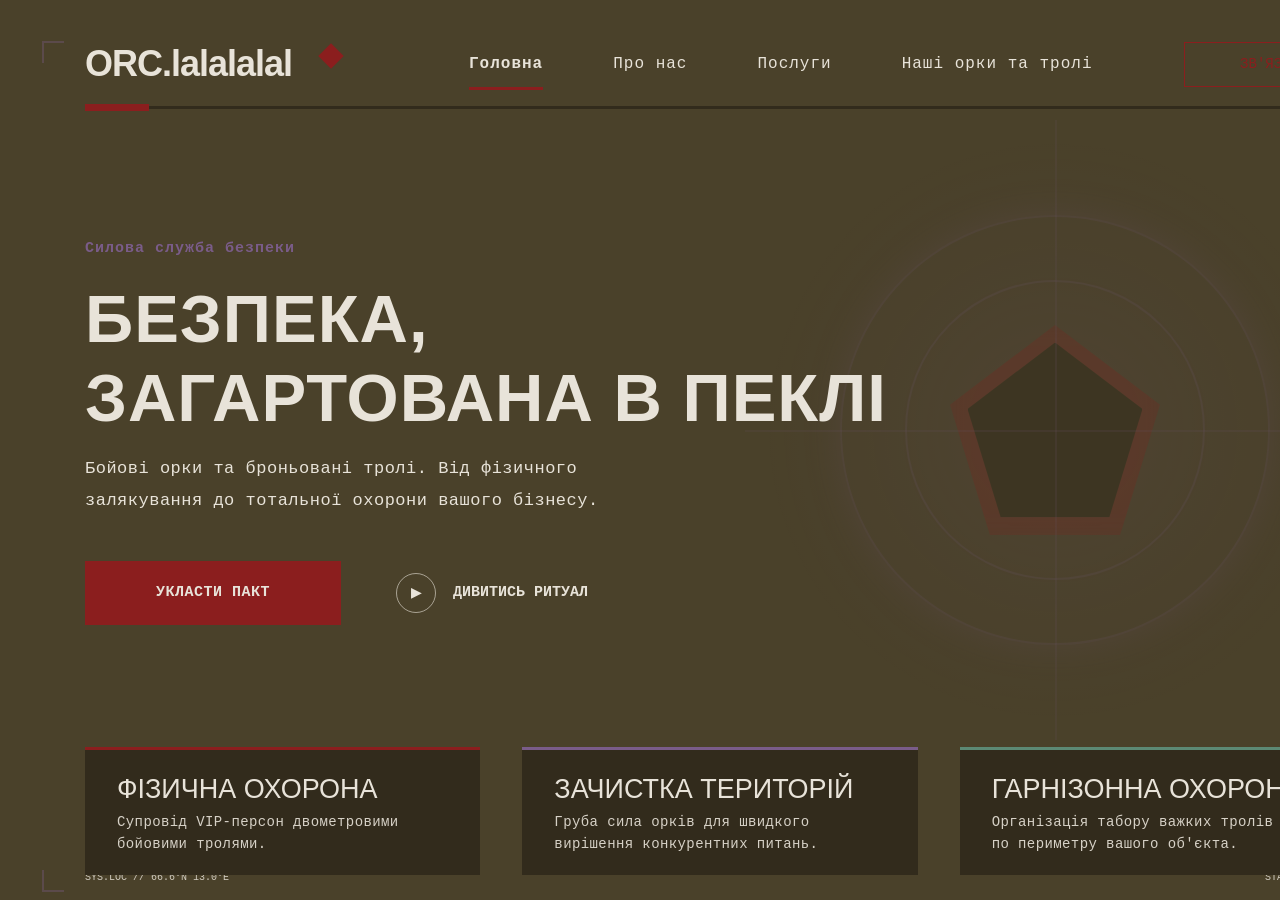
==== index.html @ 08162983 "initial commit" ====
<!doctype html>
<html lang="uk">
  <head>
    <meta charset="UTF-8" />
    <meta name="viewport" content="width=device-width, initial-scale=1.0" />

    <title>ORC.SEC</title>

    <link rel="stylesheet" href="style.css" />
  </head>

  <body>
    <div class="page">
      <!-- Header -->
      <header class="header">
        <div class="logo">
          ORC.lalalalal
          <span class="logo-mark"></span>
        </div>

        <nav class="navigation">
          <a href="#" class="active">Головна</a>
          <a href="#">Про нас</a>
          <a href="#">Послуги</a>
          <a href="#">Наші орки та тролі</a>
        </nav>

        <button class="language">ЗВ'ЯЗОК</button>
      </header>

      <!-- Decorative line -->
      <div class="header-line">
        <div class="header-line-accent"></div>
        <div class="header-line-end"></div>
      </div>

      <!-- Hero section -->
      <main class="hero">
        <div class="hero-content">
          <div class="hero-label">Силова служба безпеки</div>

          <h1>
            БЕЗПЕКА,<br />
            ЗАГАРТОВАНА В ПЕКЛІ
          </h1>

          <p class="hero-description">
            Бойові орки та броньовані тролі. Від фізичного
            <br />
            залякування до тотальної охорони вашого бізнесу.
          </p>

          <div class="hero-actions">
            <button class="contract-button">УКЛАСТИ ПАКТ</button>

            <button class="ritual-button">
              <span class="play-button">▶</span>
              ДИВИТИСЬ РИТУАЛ
            </button>
          </div>
        </div>

        <!-- Decorative background -->
        <div class="hero-graphic">
          <div class="graphic-circle circle-large"></div>
          <div class="graphic-circle circle-medium"></div>
          <div class="graphic-circle circle-small"></div>

          <div class="pentagon pentagon-outer"></div>
          <div class="pentagon pentagon-inner"></div>

          <div class="graphic-cross horizontal"></div>
          <div class="graphic-cross vertical"></div>
        </div>
      </main>

      <!-- Services -->
      <section class="services">
        <article class="service-card service-red">
          <h2>ФІЗИЧНА ОХОРОНА</h2>

          <p>
            Супровід VIP-персон двометровими
            <br />
            бойовими тролями.
          </p>
        </article>

        <article class="service-card service-purple">
          <h2>ЗАЧИСТКА ТЕРИТОРІЙ</h2>

          <p>
            Груба сила орків для швидкого
            <br />
            вирішення конкурентних питань.
          </p>
        </article>

        <article class="service-card service-green">
          <h2>ГАРНІЗОННА ОХОРОНА</h2>

          <p>
            Організація табору важких тролів
            <br />
            по периметру вашого об'єкта.
          </p>
        </article>
      </section>

      <!-- Footer information -->
      <div class="system-info">SYS.LOC // 66.6°N 13.0°E</div>

      <div class="system-status">STATUS: SECURED</div>

      <!-- Decorative corners -->
      <div class="corner corner-top-left"></div>
      <div class="corner corner-top-right"></div>
      <div class="corner corner-bottom-left"></div>
      <div class="corner corner-bottom-right"></div>
    </div>
  </body>
</html>
---- style.css ----
* {
    box-sizing: border-box;
    margin: 0;
    padding: 0;
}

body {
    min-height: 100vh;

    background-color: #111;

    font-family: "Courier New", monospace;

    color: #E8E3D9;
}


.page {
    position: relative;

    width: 1440px;
    height: 900px;

    margin: 0 auto;

    overflow: hidden;

    background-color: #4A412A;
}


/* =========================
   HEADER
   ========================= */

.header {
    position: absolute;

    top: 40px;
    left: 85px;
    right: 85px;

    height: 48px;

    display: flex;
    align-items: center;
}


/* Logo */

.logo {
    position: relative;

    font-family: Impact, "Arial Narrow", sans-serif;
    font-size: 36px;
    font-weight: bold;

    letter-spacing: -1px;

    color: #E8E3D9;
}

.logo-mark {
    position: absolute;

    top: 4px;
    right: -48px;

    width: 18px;
    height: 18px;

    background-color: #8B1E1E;

    transform: rotate(45deg);
}


/* Navigation */

.navigation {
    position: absolute;

    left: 384px;

    display: flex;
    align-items: center;

    gap: 70px;
}

.navigation a {
    position: relative;

    color: #E8E3D9;

    text-decoration: none;

    font-size: 16px;

    letter-spacing: 1px;
}

.navigation a.active {
    font-weight: bold;
}

.navigation a.active::after {
    content: "";

    position: absolute;

    left: 0;
    right: 0;

    bottom: -17px;

    height: 3px;

    background-color: #8B1E1E;
}


/* Language button */

.language {
    position: absolute;

    right: 0;

    width: 171px;
    height: 45px;

    background: transparent;

    border: 1px solid #8B1E1E;

    color: #8B1E1E;

    font-family: inherit;
    font-size: 14px;

    cursor: pointer;
}


/* =========================
   HEADER LINE
   ========================= */

.header-line {
    position: absolute;

    top: 106px;
    left: 85px;
    right: 85px;

    height: 3px;

    background-color: #322B1C;
}

.header-line-accent {
    position: absolute;

    left: 0;
    top: -2px;

    width: 64px;
    height: 7px;

    background-color: #8B1E1E;
}

.header-line-end {
    position: absolute;

    right: 0;
    top: -3px;

    width: 4px;
    height: 11px;

    background-color: #322B1C;
}


/* =========================
   HERO
   ========================= */

.hero {
    position: absolute;

    top: 0;
    left: 0;

    width: 100%;
    height: 720px;
}


/* Hero text */

.hero-content {
    position: absolute;

    left: 85px;
    top: 240px;

    z-index: 5;
}

.hero-label {
    margin-bottom: 22px;

    color: #7A5C89;

    font-size: 15px;
    font-weight: bold;

    letter-spacing: 1px;
}


.hero h1 {
    margin-bottom: 16px;

    color: #E8E3D9;

    font-family: Impact, "Arial Narrow", sans-serif;

    font-size: 67px;
    line-height: 1.18;

    letter-spacing: 1px;
}


.hero-description {
    color: #E8E3D9;

    font-size: 17px;
    line-height: 1.9;

    letter-spacing: 0.5px;
}


/* =========================
   HERO BUTTONS
   ========================= */

.hero-actions {
    display: flex;
    align-items: center;

    margin-top: 43px;

    gap: 55px;
}


/* Contract */

.contract-button {
    width: 256px;
    height: 64px;

    border: none;

    background-color: #8B1E1E;

    color: #E8E3D9;

    font-family: inherit;
    font-size: 15px;
    font-weight: bold;

    letter-spacing: 0.5px;

    cursor: pointer;
}

.contract-button:hover {
    background-color: #a42323;
}


/* Ritual */

.ritual-button {
    display: flex;
    align-items: center;

    gap: 17px;

    border: none;

    background: transparent;

    color: #E8E3D9;

    font-family: inherit;
    font-size: 15px;
    font-weight: bold;

    cursor: pointer;
}


.play-button {
    display: flex;
    align-items: center;
    justify-content: center;

    width: 40px;
    height: 40px;

    border: 1px solid rgba(232, 227, 217, 0.6);

    border-radius: 50%;

    font-size: 13px;
}


/* =========================
   BACKGROUND GRAPHIC
   ========================= */

.hero-graphic {
    position: absolute;

    right: 75px;
    top: 120px;

    width: 620px;
    height: 620px;

    opacity: 0.5;
}


/* Circles */

.graphic-circle {
    position: absolute;

    top: 50%;
    left: 50%;

    transform: translate(-50%, -50%);

    border-radius: 50%;
}

.circle-large {
    width: 600px;
    height: 600px;

    background: radial-gradient(
        circle,
        rgba(122, 92, 137, 0.18) 0%,
        rgba(122, 92, 137, 0.08) 35%,
        transparent 70%
    );
}

.circle-medium {
    width: 430px;
    height: 430px;

    border: 2px solid rgba(122, 92, 137, 0.25);

    box-shadow:
        0 0 35px rgba(122, 92, 137, 0.25);
}

.circle-small {
    width: 300px;
    height: 300px;

    border: 2px solid rgba(122, 92, 137, 0.25);
}


/* Pentagon */

.pentagon {
    position: absolute;

    top: 50%;
    left: 50%;

    transform: translate(-50%, -50%);

    width: 210px;
    height: 210px;

    clip-path: polygon(
        50% 0%,
        100% 38%,
        81% 100%,
        19% 100%,
        0% 38%
    );
}


.pentagon-outer {
    background-color: rgba(139, 30, 30, 0.3);

    filter: drop-shadow(
        0 0 12px rgba(139, 30, 30, 0.7)
    );
}


.pentagon-inner {
    width: 175px;
    height: 175px;

    background-color: #322B1C;

    filter: drop-shadow(
        0 0 8px rgba(122, 92, 137, 0.8)
    );
}


/* Cross */

.graphic-cross {
    position: absolute;

    background-color: rgba(122, 92, 137, 0.18);
}

.graphic-cross.horizontal {
    top: 50%;
    left: 0;

    width: 100%;
    height: 2px;
}

.graphic-cross.vertical {
    left: 50%;
    top: 0;

    width: 2px;
    height: 100%;
}


/* =========================
   SERVICES
   ========================= */

.services {
    position: absolute;

    left: 85px;
    right: 85px;
    bottom: 25px;

    display: grid;

    grid-template-columns: repeat(3, 1fr);

    gap: 42px;

    z-index: 5;
}


.service-card {
    position: relative;

    height: 128px;

    padding: 27px 32px;

    background-color: #322B1C;
}


.service-card::before {
    content: "";

    position: absolute;

    top: 0;
    left: 0;

    width: 100%;
    height: 3px;
}


.service-red::before {
    background-color: #8B1E1E;
}

.service-purple::before {
    background-color: #7A5C89;
}

.service-green::before {
    background-color: #5C8974;
}


.service-card h2 {
    margin-bottom: 7px;

    color: #E8E3D9;

    font-family: "Arial Narrow", Arial, sans-serif;

    font-size: 27px;
    font-weight: 500;
}


.service-card p {
    color: #E8E3D9;

    font-size: 14px;
    line-height: 1.55;

    letter-spacing: 0.4px;

    opacity: 0.9;
}


/* =========================
   SYSTEM INFO
   ========================= */

.system-info,
.system-status {
    position: absolute;

    bottom: 17px;

    color: #E8E3D9;

    font-size: 10px;

    opacity: 0.85;
}

.system-info {
    left: 85px;
}

.system-status {
    right: 85px;
}


/* =========================
   CORNERS
   ========================= */

.corner {
    position: absolute;

    width: 22px;
    height: 22px;

    border-color: rgba(122, 92, 137, 0.35);

    border-style: solid;
}


.corner-top-left {
    top: 41px;
    left: 42px;

    border-width: 2px 0 0 2px;
}

.corner-top-right {
    top: 41px;
    right: 42px;

    border-width: 2px 2px 0 0;
}

.corner-bottom-left {
    bottom: 8px;
    left: 42px;

    border-width: 0 0 2px 2px;
}

.corner-bottom-right {
    bottom: 8px;
    right: 42px;

    border-width: 0 2px 2px 0;
}


/* =========================
   RESPONSIVE
   ========================= */

@media (max-width: 1100px) {

    .page {
        width: 100%;
    }

    .header,
    .header-line,
    .services {
        left: 5%;
        right: 5%;
    }

    .navigation {
        left: 30%;
        gap: 30px;
    }

    .hero-content {
        left: 6%;
    }

    .hero h1 {
        font-size: 52px;
    }

    .hero-graphic {
        right: -100px;
        opacity: 0.25;
    }

    .services {
        gap: 15px;
    }
}
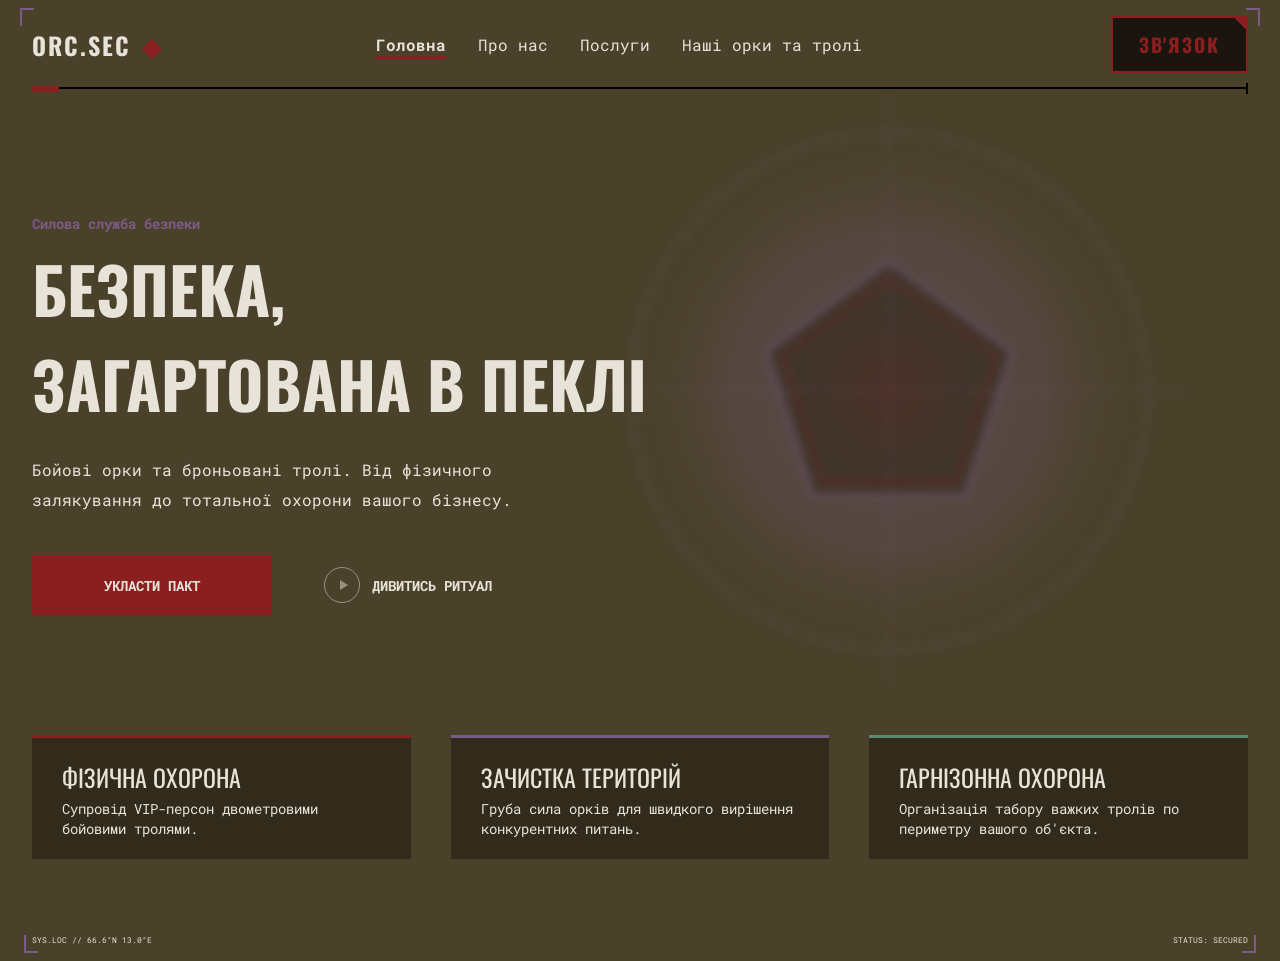
==== commit e94ac69e: "Added home page" ====
--- a/index.html
+++ b/index.html
@@ -1,122 +1,122 @@
-<!doctype html>
+<!DOCTYPE html>
 <html lang="uk">
-  <head>
-    <meta charset="UTF-8" />
-    <meta name="viewport" content="width=device-width, initial-scale=1.0" />
+<head>
+    <meta charset="UTF-8">
+    <meta name="viewport" content="width=device-width, initial-scale=1.0">
+    <title>ORC.SEC — Силова служба безпеки</title>
 
-    <title>ORC.SEC</title>
+    <link rel="preconnect" href="https://fonts.googleapis.com">
+    <link rel="preconnect" href="https://fonts.gstatic.com" crossorigin>
+    <link href="https://fonts.googleapis.com/css2?family=Oswald:wght@400;700&family=Roboto+Mono:wght@400;700&display=swap" rel="stylesheet">
 
-    <link rel="stylesheet" href="style.css" />
-  </head>
+    <link rel="stylesheet" href="css/reset.css">
+    <link rel="stylesheet" href="css/base.css">
+    <link rel="stylesheet" href="css/home/header.css">
+    <link rel="stylesheet" href="css/home/footer.css">
+    <link rel="stylesheet" href="css/home/home.css">
+</head>
+<body>
+    <header>
+        <p class="logo">ORC.SEC</p>
+        <nav>
+            <input type="checkbox" id="burger-toggle">
+            <label for="burger-toggle"><span></span></label>
+            <ul>
+                <li class="active"><a href="index.html">Головна</a></li>
+                <li><a href="about.html">Про нас</a></li>
+                <li><a href="services.html">Послуги</a></li>
+                <li><a href="ourTrollsAndOrks.html">Наші орки та тролі</a></li>
+                <li class="nav-bottom">
+                    <a href="#contact" class="contacts-button">ЗВ'ЯЗОК</a>
+                </li>
+            </ul>
+        </nav>
+        <span class="header-main-line"></span>
+        <span class="header-red-start"></span>
+        <span class="header-line-end"></span>
+    </header>
 
-  <body>
-    <div class="page">
-      <!-- Header -->
-      <header class="header">
-        <div class="logo">
-          ORC.lalalalal
-          <span class="logo-mark"></span>
-        </div>
+    <main>
+        <section class="hero">
+            <div class="hero__decor">
+                <svg viewBox="0 0 700 700" width="100%" height="100%" fill="none" xmlns="http://www.w3.org/2000/svg">
+                    <g opacity="0.25" filter="url(#filter0_f_1_61)">
+                        <path d="M350 570C471.503 570 570 471.503 570 350C570 228.497 471.503 130 350 130C228.497 130 130 228.497 130 350C130 471.503 228.497 570 350 570Z" fill="#7A5C89" />
+                    </g>
+                    <g filter="url(#filter1_f_1_61)">
+                        <path opacity="0.3" d="M350 650C515.685 650 650 515.685 650 350C650 184.315 515.685 50 350 50C184.315 50 50 184.315 50 350C50 515.685 184.315 650 350 650Z" stroke="#7A5C89" stroke-width="3" />
+                        <path opacity="0.4" d="M350 640C510.163 640 640 510.163 640 350C640 189.837 510.163 60 350 60C189.837 60 60 189.837 60 350C60 510.163 189.837 640 350 640Z" stroke="#7A5C89" stroke-width="2" stroke-dasharray="8 16" />
+                        <path opacity="0.3" d="M350 530C449.411 530 530 449.411 530 350C530 250.589 449.411 170 350 170C250.589 170 170 250.589 170 350C170 449.411 250.589 530 350 530Z" stroke="#7A5C89" stroke-width="2" />
+                        <path opacity="0.6" d="M350 200L492 304L438 471H262L208 304L350 200Z" fill="#322B1C" stroke="#7A5C89" stroke-width="4" />
+                        <path opacity="0.5" d="M350 220L473 310L426 455H274L227 310L350 220Z" stroke="#8B1E1E" stroke-width="3" />
+                        <path opacity="0.3" d="M10 350H690" stroke="#7A5C89" stroke-width="2" />
+                        <path opacity="0.3" d="M350 10V690" stroke="#7A5C89" stroke-width="2" />
+                    </g>
+                    <g opacity="0.9" filter="url(#filter2_f_1_61)">
+                        <path d="M350 375C363.807 375 375 363.807 375 350C375 336.193 363.807 325 350 325C336.193 325 325 336.193 325 350C325 363.807 336.193 375 350 375Z" fill="#8B1E1E" />
+                    </g>
+                    <defs>
+                        <filter id="filter0_f_1_61" x="40" y="40" width="620" height="620" filterUnits="userSpaceOnUse" color-interpolation-filters="sRGB">
+                            <feFlood flood-opacity="0" result="BackgroundImageFix" />
+                            <feBlend mode="normal" in="SourceGraphic" in2="BackgroundImageFix" result="shape" />
+                            <feGaussianBlur stdDeviation="45" result="effect1_foregroundBlur_1_61" />
+                        </filter>
+                        <filter id="filter1_f_1_61" x="0" y="0" width="700" height="700" filterUnits="userSpaceOnUse" color-interpolation-filters="sRGB">
+                            <feFlood flood-opacity="0" result="BackgroundImageFix" />
+                            <feBlend mode="normal" in="SourceGraphic" in2="BackgroundImageFix" result="shape" />
+                            <feGaussianBlur stdDeviation="5" result="effect1_foregroundBlur_1_61" />
+                        </filter>
+                        <filter id="filter2_f_1_61" x="235" y="235" width="230" height="230" filterUnits="userSpaceOnUse" color-interpolation-filters="sRGB">
+                            <feFlood flood-opacity="0" result="BackgroundImageFix" />
+                            <feBlend mode="normal" in="SourceGraphic" in2="BackgroundImageFix" result="shape" />
+                            <feGaussianBlur stdDeviation="45" result="effect1_foregroundBlur_1_61" />
+                        </filter>
+                    </defs>
+                </svg>
+            </div>
 
-        <nav class="navigation">
-          <a href="#" class="active">Головна</a>
-          <a href="#">Про нас</a>
-          <a href="#">Послуги</a>
-          <a href="#">Наші орки та тролі</a>
-        </nav>
+            <div class="content-wrapper">
+                <div class="hero__content">
+                    <span class="hero__subtitle">Силова служба безпеки</span>
+                    <h1 class="hero__title">БЕЗПЕКА,<br>ЗАГАРТОВАНА В ПЕКЛІ</h1>
+                    <p class="hero__text">
+                        Бойові орки та броньовані тролі. Від фізичного<br>
+                        залякування до тотальної охорони вашого бізнесу.
+                    </p>
+                    <div class="hero__actions">
+                        <a href="#pact" class="btn btn--primary">УКЛАСТИ ПАКТ</a>
+                        <a href="#ritual" class="hero__link link-with-icon">
+                            <span class="link-with-icon__icon"></span>
+                            ДИВИТИСЬ РИТУАЛ
+                        </a>
+                    </div>
+                </div>
+            </div>
+        </section>
 
-        <button class="language">ЗВ'ЯЗОК</button>
-      </header>
+        <section class="services">
+            <div class="content-wrapper">
+                <div class="services__grid">
+                    <article class="service-card">
+                        <h2 class="service-card__title">ФІЗИЧНА ОХОРОНА</h2>
+                        <p class="service-card__text">Супровід VIP-персон двометровими бойовими тролями.</p>
+                    </article>
+                    <article class="service-card">
+                        <h2 class="service-card__title">ЗАЧИСТКА ТЕРИТОРІЙ</h2>
+                        <p class="service-card__text">Груба сила орків для швидкого вирішення конкурентних питань.</p>
+                    </article>
+                    <article class="service-card">
+                        <h2 class="service-card__title">ГАРНІЗОННА ОХОРОНА</h2>
+                        <p class="service-card__text">Організація табору важких тролів по периметру вашого об'єкта.</p>
+                    </article>
+                </div>
+            </div>
+        </section>
+    </main>
 
-      <!-- Decorative line -->
-      <div class="header-line">
-        <div class="header-line-accent"></div>
-        <div class="header-line-end"></div>
-      </div>
-
-      <!-- Hero section -->
-      <main class="hero">
-        <div class="hero-content">
-          <div class="hero-label">Силова служба безпеки</div>
-
-          <h1>
-            БЕЗПЕКА,<br />
-            ЗАГАРТОВАНА В ПЕКЛІ
-          </h1>
-
-          <p class="hero-description">
-            Бойові орки та броньовані тролі. Від фізичного
-            <br />
-            залякування до тотальної охорони вашого бізнесу.
-          </p>
-
-          <div class="hero-actions">
-            <button class="contract-button">УКЛАСТИ ПАКТ</button>
-
-            <button class="ritual-button">
-              <span class="play-button">▶</span>
-              ДИВИТИСЬ РИТУАЛ
-            </button>
-          </div>
-        </div>
-
-        <!-- Decorative background -->
-        <div class="hero-graphic">
-          <div class="graphic-circle circle-large"></div>
-          <div class="graphic-circle circle-medium"></div>
-          <div class="graphic-circle circle-small"></div>
-
-          <div class="pentagon pentagon-outer"></div>
-          <div class="pentagon pentagon-inner"></div>
-
-          <div class="graphic-cross horizontal"></div>
-          <div class="graphic-cross vertical"></div>
-        </div>
-      </main>
-
-      <!-- Services -->
-      <section class="services">
-        <article class="service-card service-red">
-          <h2>ФІЗИЧНА ОХОРОНА</h2>
-
-          <p>
-            Супровід VIP-персон двометровими
-            <br />
-            бойовими тролями.
-          </p>
-        </article>
-
-        <article class="service-card service-purple">
-          <h2>ЗАЧИСТКА ТЕРИТОРІЙ</h2>
-
-          <p>
-            Груба сила орків для швидкого
-            <br />
-            вирішення конкурентних питань.
-          </p>
-        </article>
-
-        <article class="service-card service-green">
-          <h2>ГАРНІЗОННА ОХОРОНА</h2>
-
-          <p>
-            Організація табору важких тролів
-            <br />
-            по периметру вашого об'єкта.
-          </p>
-        </article>
-      </section>
-
-      <!-- Footer information -->
-      <div class="system-info">SYS.LOC // 66.6°N 13.0°E</div>
-
-      <div class="system-status">STATUS: SECURED</div>
-
-      <!-- Decorative corners -->
-      <div class="corner corner-top-left"></div>
-      <div class="corner corner-top-right"></div>
-      <div class="corner corner-bottom-left"></div>
-      <div class="corner corner-bottom-right"></div>
-    </div>
-  </body>
-</html>
+    <footer>
+        <p class="left-footer">SYS.LOC // 66.6°N 13.0°E</p>
+        <p class="right-footer">STATUS: SECURED</p>
+    </footer>
+</body>
+</html>
--- a/css/base.css
+++ b/css/base.css
@@ -0,0 +1,28 @@
+:root {
+  --color-bg: #4a412a;
+  --card-bg: #322b1c;
+  --red: #8b1e1e;
+  --purple: #7a5c89;
+  --white: #e8e3d9;
+  --green: #5c8974;
+  --font-headers: "Oswald", sans-serif;
+  --font-main: "Roboto Mono", monospace;
+}
+
+body {
+  font-family: var(--font-main);
+  background-color: var(--color-bg);
+  color: var(--white);
+}
+
+h1,
+h2,
+.h2 {
+  font-family: var(--font-headers);
+  color: var(--white);
+  font-weight: bold;
+}
+
+p {
+  font-family: var(--font-main);
+}
--- a/css/home/header.css
+++ b/css/home/header.css
@@ -0,0 +1,384 @@
+@import url(../base.css);
+@import url(../reset.css);
+
+/* Загальні налаштування заголовка та лого */
+header {
+  display: flex;
+  position: sticky;
+  top: 0;
+  z-index: 999;
+  justify-content: space-between;
+  align-items: center;
+  background-color: var(--color-bg);
+  padding: 16px 32px;
+}
+
+header p.logo {
+  font-family: var(--font-headers);
+  font-size: 24px;
+  font-weight: bold;
+  letter-spacing: 2px;
+}
+
+/* Куточки */
+
+/* Куточок зліва */
+header::before {
+  content: "";
+  position: absolute;
+  left: 20px;
+  top: 8px;
+  width: 14px;
+  height: 18px;
+  border-left: 2px solid var(--purple);
+  border-top: 2px solid var(--purple);
+  pointer-events: none;
+}
+
+/* Куточок справа */
+header::after {
+  content: "";
+  position: absolute;
+  right: 20px;
+  top: 8px;
+  width: 14px;
+  height: 18px;
+  border-right: 2px solid var(--purple);
+  border-top: 2px solid var(--purple);
+  pointer-events: none;
+}
+
+/* Полоски хедера */
+
+/* Основна лінія */
+.header-main-line {
+  display: block;
+  position: absolute;
+  left: 32px;
+  right: 32px;
+  bottom: 0;
+  height: 2px;
+  background-color: black;
+  z-index: 10;
+}
+
+/* Жирна червона лінія на початку */
+.header-red-start {
+  display: block;
+  position: absolute;
+  left: 32px;
+  bottom: -2.5px;
+  height: 6px;
+  width: 27px;
+  background-color: var(--red);
+  z-index: 12;
+}
+
+/* Вертикальна лінія в кінці */
+.header-line-end {
+  display: block;
+  position: absolute;
+  right: 32px;
+  bottom: -5px;
+  height: 11px;
+  width: 2px;
+  background-color: black;
+  z-index: 12;
+}
+
+/* Куточок біля лого */
+.logo::after {
+  content: "";
+  display: inline-block;
+  width: 14px;
+  height: 14px;
+  background-color: var(--red);
+  transform: rotate(45deg);
+  margin-left: 14px;
+}
+
+nav {
+  background-color: var(--color-bg);
+}
+
+nav label {
+  display: none;
+}
+
+nav ul {
+  display: flex;
+  padding: 24px 20px;
+  align-items: center;
+  gap: 20px;
+  position: fixed;
+  top: 0;
+  right: -100%;
+  left: auto;
+  width: 280px;
+  height: 100vh;
+  background-color: var(--color-bg);
+  z-index: 5;
+  flex-direction: column;
+  transition: right 0.4s ease;
+}
+
+/* Прибрав лівий куточок в навігаційному меню */
+/*nav ul::before {
+  content: "";
+  position: absolute;
+  left: 16px;
+  top: 8px;
+  width: 14px;
+  height: 18px;
+  border-left: 2px solid var(--purple);
+  border-top: 2px solid var(--purple);
+}*/
+
+/* Правий куточок в навігаційному меню */
+nav ul::after {
+  content: "";
+  position: absolute;
+  right: 16px;
+  top: 8px;
+  width: 14px;
+  height: 18px;
+  border-right: 2px solid var(--purple);
+  border-top: 2px solid var(--purple);
+}
+
+nav ul li {
+  position: relative;
+}
+
+nav ul li:first-child {
+  margin-top: auto;
+}
+
+.active {
+  font-weight: bold;
+}
+
+nav ul li.active::after {
+  content: "";
+  position: absolute;
+  left: 0;
+  bottom: -4px;
+  width: 100%;
+  height: 3px;
+  background-color: var(--red);
+}
+
+#burger-toggle {
+  display: none;
+}
+
+/* Налаштування кнопки зв'язок */
+.frame {
+  position: relative;
+  display: inline-block;
+  padding: 10px 14px;
+}
+
+.frame::before {
+  content: "";
+  position: absolute;
+  left: 0;
+  bottom: 0;
+  width: 14px;
+  height: 18px;
+  border-left: 2px solid var(--purple);
+  border-bottom: 2px solid var(--purple);
+}
+
+.frame::after {
+  content: "";
+  position: absolute;
+  right: 0;
+  bottom: 0;
+  width: 14px;
+  height: 18px;
+  border-right: 2px solid var(--purple);
+  border-bottom: 2px solid var(--purple);
+}
+
+.contacts-button {
+  position: relative;
+  font-family: var(--font-headers), sans-serif;
+  font-size: 1.2rem;
+  font-weight: 700;
+  letter-spacing: 2px;
+  text-transform: uppercase;
+  color: var(--red);
+  padding: 14px 28px;
+  display: inline-block;
+  background: linear-gradient(
+    225deg,
+    var(--red) 0,
+    var(--red) 11.3px,
+    #1a160f 11.3px
+  );
+  box-shadow: inset 0 0 0 2px var(--red);
+  transition: all 0.2s ease;
+}
+
+.contacts-button:hover {
+  background: var(--red);
+  color: var(--white);
+}
+
+/* Налаштування мобілки */
+@media (max-width: 784px) {
+  nav {
+    display: flex;
+    justify-content: flex-end;
+    align-items: center;
+    padding: 0;
+    position: static;
+    background: transparent;
+  }
+
+  nav label {
+    display: block;
+    position: relative;
+    height: 25px;
+    width: 30px;
+    z-index: 10;
+  }
+
+  nav label::after,
+  nav label::before,
+  nav label span {
+    position: absolute;
+    width: 100%;
+    height: 3px;
+    background-color: var(--white);
+    transition: 0.3s;
+  }
+
+  nav label::before {
+    content: "";
+    top: 0;
+  }
+  nav label::after {
+    content: "";
+    bottom: 0;
+  }
+  nav label span {
+    top: 10px;
+  }
+
+  #burger-toggle:checked ~ label::after {
+    transform: rotate(45deg);
+    bottom: 10px;
+  }
+
+  #burger-toggle:checked ~ label::before {
+    transform: rotate(45deg);
+    top: 12px;
+  }
+
+  #burger-toggle:checked ~ label span {
+    transform: rotate(-45deg);
+    top: 12px;
+  }
+
+  nav ul {
+    overflow: hidden;
+  }
+
+  .nav-bottom {
+    position: relative;
+    margin-top: auto;
+    width: 100%;
+    display: flex;
+    justify-content: center;
+  }
+
+  /* Прибрав лівий нижній куточок в навігаційному меню */
+  /*  .nav-bottom::before {
+    content: "";
+    position: absolute;
+    left: 12px;
+    bottom: -8px;
+    width: 14px;
+    height: 18px;
+    border-left: 2px solid var(--purple);
+    border-bottom: 2px solid var(--purple);
+  }*/
+
+  /* Правий нижній куточок в навігаційному меню */
+  .nav-bottom::after {
+    content: "";
+    position: absolute;
+    right: 12px;
+    bottom: -16px;
+    width: 14px;
+    height: 18px;
+    border-right: 2px solid var(--purple);
+    border-bottom: 2px solid var(--purple);
+  }
+
+  #burger-toggle:checked ~ ul {
+    right: 0;
+  }
+}
+
+/* Десктопний вигляд меню для екранів більше 784px */
+@media (min-width: 785px) {
+  header {
+    display: flex;
+    align-items: center;
+    justify-content: space-between;
+  }
+
+  nav {
+    flex: 1;
+    display: flex;
+    background: transparent;
+  }
+
+  nav ul {
+    position: static;
+    width: 100%;
+    height: auto;
+    right: auto;
+    flex-direction: row;
+    padding: 0;
+    gap: 32px;
+    background-color: transparent;
+    overflow: visible;
+  }
+
+  nav ul::after {
+    display: none;
+  }
+
+  nav ul li:first-child {
+    margin-top: 0;
+    margin-left: auto;
+  }
+
+  .nav-bottom {
+    margin-top: 0;
+    margin-left: auto;
+    width: auto;
+  }
+
+  .nav-bottom::after {
+    display: none;
+  }
+}
+
+@media (min-width: 1440px) {
+  header {
+    margin: 0 80px;
+  }
+
+  header::before {
+    margin: 0 -40px;
+  }
+
+  header::after {
+    margin: 0 -40px;
+  }
+}
--- a/css/home/footer.css
+++ b/css/home/footer.css
@@ -0,0 +1,62 @@
+@import url(../base.css);
+@import url(../reset.css);
+
+footer {
+  display: flex;
+  justify-content: space-between;
+  align-items: center;
+  padding: 16px 32px 16px 32px;
+  position: relative;
+}
+
+/* Текст зліва */
+.left-footer {
+  font-family: var(--font-main);
+  font-size: 8px;
+  align-items: left;
+}
+
+/* Текст справа */
+.right-footer {
+  font-family: var(--font-main);
+  font-size: 8px;
+  align-items: right;
+}
+
+/* Лівий куточок */
+footer::before {
+  content: "";
+  position: absolute;
+  left: 24px;
+  bottom: 8px;
+  width: 14px;
+  height: 18px;
+  border-left: 2px solid var(--purple);
+  border-bottom: 2px solid var(--purple);
+}
+
+/* Правий куточок */
+footer::after {
+  content: "";
+  position: absolute;
+  right: 24px;
+  bottom: 8px;
+  width: 14px;
+  height: 18px;
+  border-right: 2px solid var(--purple);
+  border-bottom: 2px solid var(--purple);
+}
+
+@media (min-width: 1440px) {
+  footer {
+    margin: 0 80px;
+  }
+
+  footer::before {
+    margin: 0 -40px;
+  }
+
+  footer::after {
+    margin: 0 -40px;
+  }
+}
--- a/css/home/home.css
+++ b/css/home/home.css
@@ -0,0 +1,239 @@
+a {
+    text-decoration: none;
+    color: inherit;
+}
+
+html {
+    background-color: var(--color-bg);
+    overflow-x: hidden;
+}
+
+body {
+    width: 100%;
+    margin: 0;
+    padding: 0;
+    min-height: 100vh;
+    display: flex;
+    flex-direction: column;
+    background-color: var(--color-bg);
+    color: var(--white);
+}
+
+@media (max-width: 1440px) {
+    body {
+        width: 100%;
+        zoom: 1;
+        min-height: 100vh;
+    }
+}
+
+main {
+    position: relative;
+}
+
+.content-wrapper {
+    position: relative;
+    z-index: 2;
+    padding: 0 32px;
+}
+
+@media (min-width: 1440px) {
+    .content-wrapper {
+        padding: 0 80px;
+    }
+}
+
+.hero {
+    position: relative;
+    padding: 126px 0 120px;
+    overflow: hidden;
+}
+
+.hero__content {
+    position: relative;
+    z-index: 10;
+    max-width: 700px;
+}
+
+.hero__subtitle {
+    display: block;
+    font-family: var(--font-main);
+    font-weight: 700;
+    font-size: 14px;
+    line-height: 18px;
+    color: var(--purple);
+    margin-bottom: 8px;
+}
+
+.hero__title {
+    font-family: var(--font-headers);
+    font-weight: 700;
+    font-size: 64px;
+    line-height: 95px;
+    color: var(--white);
+    margin: 0 0 24px;
+    white-space: nowrap;
+}
+
+.hero__text {
+    font-family: var(--font-main);
+    font-weight: 400;
+    font-size: 16px;
+    line-height: 30px;
+    color: var(--white);
+    margin: 0 0 40px;
+}
+
+.hero__actions {
+    display: flex;
+    align-items: center;
+    gap: 52px;
+}
+
+.btn {
+    display: inline-flex;
+    align-items: center;
+    justify-content: center;
+    width: 240px;
+    height: 60px;
+    font-family: var(--font-main);
+    font-weight: 700;
+    font-size: 14px;
+    text-transform: uppercase;
+    transition: opacity 0.3s ease;
+    cursor: pointer;
+}
+
+.btn--primary {
+    background-color: var(--red);
+    color: var(--white);
+}
+
+    .btn--primary:hover {
+        opacity: 0.9;
+    }
+
+.link-with-icon {
+    display: inline-flex;
+    align-items: center;
+    gap: 12px;
+    font-family: var(--font-main);
+    font-weight: 700;
+    font-size: 14px;
+    color: var(--white);
+    text-transform: uppercase;
+    transition: opacity 0.3s ease;
+}
+
+    .link-with-icon:hover {
+        opacity: 0.8;
+    }
+
+.link-with-icon__icon {
+    width: 36px;
+    height: 36px;
+    border: 1px solid var(--white);
+    border-radius: 50%;
+    display: flex;
+    align-items: center;
+    justify-content: center;
+    opacity: 0.5;
+}
+
+    .link-with-icon__icon::after {
+        content: '';
+        display: block;
+        width: 0;
+        height: 0;
+        border-top: 5px solid transparent;
+        border-bottom: 5px solid transparent;
+        border-left: 8px solid var(--white);
+        margin-left: 3px;
+    }
+
+.hero__decor {
+    position: absolute;
+    top: 0;
+    right: 6.94%;
+    width: min(700px, 47.22%);
+    aspect-ratio: 1 / 1;
+    z-index: 1;
+    pointer-events: none;
+}
+
+    .hero__decor svg {
+        display: block;
+        width: 100%;
+        height: 100%;
+        overflow: visible;
+    }
+
+.services {
+    padding-bottom: 60px;
+    position: relative;
+    z-index: 2;
+}
+
+.services__grid {
+    display: grid;
+    grid-template-columns: repeat(3, 1fr);
+    gap: 40px;
+}
+
+.service-card {
+    background-color: var(--card-bg);
+    border-top: 3px solid var(--red);
+    padding: 21px 30px 20px;
+    display: flex;
+    flex-direction: column;
+    gap: 4px;
+}
+
+    .service-card:nth-child(2) {
+        border-top-color: var(--purple);
+    }
+
+    .service-card:nth-child(3) {
+        border-top-color: var(--green);
+    }
+
+.service-card__title {
+    font-family: var(--font-headers);
+    font-weight: 400;
+    font-size: 24px;
+    line-height: 36px;
+    color: var(--white);
+    margin: 0;
+}
+
+.service-card__text {
+    font-family: var(--font-main);
+    font-weight: 400;
+    font-size: 14px;
+    line-height: 20px;
+    color: var(--white);
+    margin: 0;
+}
+
+@media (max-width: 1200px) {
+    .hero__title {
+        font-size: 48px;
+        line-height: 60px;
+        white-space: normal;
+    }
+
+    .hero__decor {
+        opacity: 0.4;
+    }
+}
+
+@media (max-width: 900px) {
+    .services__grid {
+        grid-template-columns: 1fr;
+    }
+
+    .hero__title {
+        font-size: 40px;
+        line-height: 50px;
+    }
+}
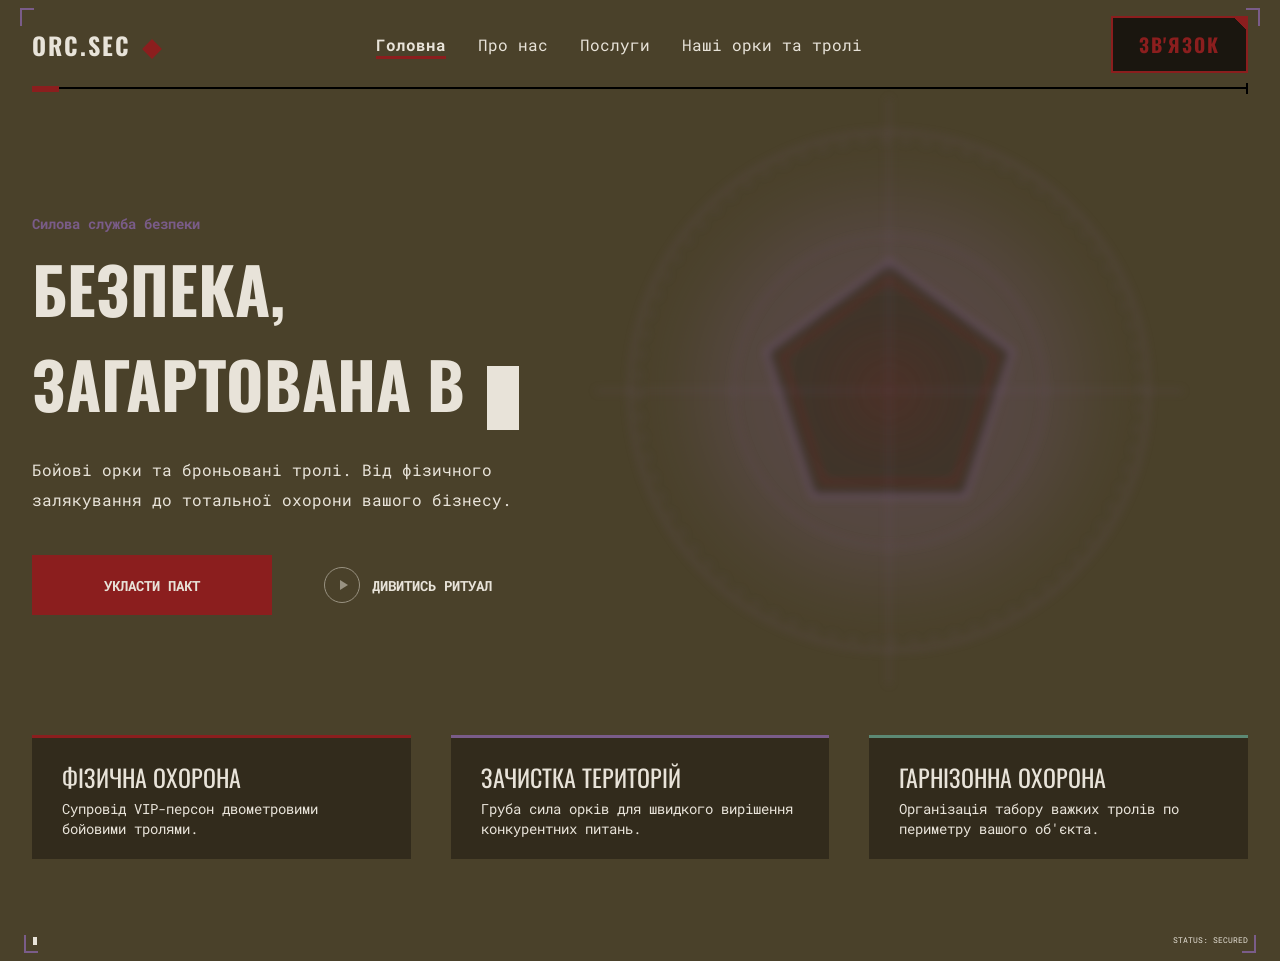
==== commit 2d48d7c2: "feat: add typewriter effect for every title" ====
--- a/index.html
+++ b/index.html
@@ -11,9 +11,11 @@
 
     <link rel="stylesheet" href="css/reset.css">
     <link rel="stylesheet" href="css/base.css">
-    <link rel="stylesheet" href="css/home/header.css">
-    <link rel="stylesheet" href="css/home/footer.css">
+    <link rel="stylesheet" href="css/shared/header.css">
+    <link rel="stylesheet" href="css/shared/footer.css">
     <link rel="stylesheet" href="css/home/home.css">
+    <link rel="stylesheet" href="css/shared/interactions.css">
+    <link rel="stylesheet" href="css/shared/typewriter.css">
 </head>
 <body>
     <header>
@@ -23,7 +25,7 @@
             <label for="burger-toggle"><span></span></label>
             <ul>
                 <li class="active"><a href="index.html">Головна</a></li>
-                <li><a href="about.html">Про нас</a></li>
+                <li><a href="about_us.html">Про нас</a></li>
                 <li><a href="services.html">Послуги</a></li>
                 <li><a href="ourTrollsAndOrks.html">Наші орки та тролі</a></li>
                 <li class="nav-bottom">
@@ -78,13 +80,13 @@
             <div class="content-wrapper">
                 <div class="hero__content">
                     <span class="hero__subtitle">Силова служба безпеки</span>
-                    <h1 class="hero__title">БЕЗПЕКА,<br>ЗАГАРТОВАНА В ПЕКЛІ</h1>
+                    <h1 class="hero__title" data-typewriter data-typewriter-speed="60">БЕЗПЕКА,<br>ЗАГАРТОВАНА В ПЕКЛІ</h1>
                     <p class="hero__text">
                         Бойові орки та броньовані тролі. Від фізичного<br>
                         залякування до тотальної охорони вашого бізнесу.
                     </p>
                     <div class="hero__actions">
-                        <a href="#pact" class="btn btn--primary">УКЛАСТИ ПАКТ</a>
+                        <button type="button" class="btn btn--primary" data-open-pact>УКЛАСТИ ПАКТ</button>
                         <a href="#ritual" class="hero__link link-with-icon">
                             <span class="link-with-icon__icon"></span>
                             ДИВИТИСЬ РИТУАЛ
@@ -94,7 +96,7 @@
             </div>
         </section>
 
-        <section class="services">
+        <section class="services" id="ritual">
             <div class="content-wrapper">
                 <div class="services__grid">
                     <article class="service-card">
@@ -114,8 +116,80 @@
         </section>
     </main>
 
+    <dialog class="pact-modal" aria-labelledby="pact-modal-title" data-pact-modal>
+        <div class="pact-modal__header">
+            <h2 class="pact-modal__title" id="pact-modal-title">УКЛАСТИ ПАКТ</h2>
+            <button type="button" class="pact-modal__close" aria-label="Закрити вікно" data-close-pact>&times;</button>
+        </div>
+        <form class="pact-form" data-pact-form>
+            <label class="pact-form__field">
+                <span>Ваше ім’я</span>
+                <input type="text" name="name" autocomplete="name" required autofocus>
+            </label>
+            <label class="pact-form__field">
+                <span>Яку послугу обираєте?</span>
+                <select name="service" required>
+                    <option value="" disabled selected>Оберіть послугу</option>
+                    <option>ФІЗИЧНА ОХОРОНА</option>
+                    <option>СИЛОВІ ПЕРЕГОВОРИ</option>
+                    <option>СТЯГНЕННЯ АКТИВІВ</option>
+                    <option>КРАШ-ТЕСТ ОХОРОНИ</option>
+                    <option>ЗАЧИСТКА ТЕРИТОРІЙ</option>
+                    <option>АНТИРЕЙДЕРСЬКИЙ ПРОТОКОЛ</option>
+                    <option>ОХОРОНА ПЕРИМЕТРУ</option>
+                    <option>ПСИХОЛОГІЧНИЙ ТИСК</option>
+                    <option>ГАРНІЗОННА ОХОРОНА</option>
+                    <option>СУПРОВІД ВАНТАЖІВ</option>
+                    <option>ГЛУХЕ БЛОКУВАННЯ</option>
+                    <option>ОХОРОНА ЗАХОДІВ</option>
+                </select>
+            </label>
+            <label class="pact-form__field">
+                <span>Кількість орків</span>
+                <input type="number" name="orcs" min="0" step="1" required>
+            </label>
+            <label class="pact-form__field">
+                <span>Кількість тролів</span>
+                <input type="number" name="trolls" min="0" step="1" required>
+            </label>
+            <button type="submit" class="pact-form__submit">ПІДПИСАТИ ПАКТ</button>
+        </form>
+        <p class="pact-modal__success" role="status" aria-live="polite" hidden>
+            Пакт укладено! Наші орки вже готові стати на варту.
+        </p>
+    </dialog>
+
+    <dialog class="contact-modal" aria-labelledby="contact-modal-title" data-contact-modal>
+        <div class="contact-modal__header">
+            <h2 class="contact-modal__title" id="contact-modal-title">ЗВОРОТНИЙ ЗВ’ЯЗОК</h2>
+            <button type="button" class="contact-modal__close" aria-label="Закрити вікно" data-close-contact>&times;</button>
+        </div>
+        <form class="contact-form" data-contact-form>
+            <label class="contact-form__field">
+                <span>Ваше ім’я</span>
+                <input type="text" name="name" autocomplete="name" required>
+            </label>
+            <label class="contact-form__field">
+                <span>Електронна пошта</span>
+                <input type="email" name="email" autocomplete="email" required>
+            </label>
+            <label class="contact-form__field">
+                <span>Повідомлення</span>
+                <textarea name="message" rows="4" required></textarea>
+            </label>
+            <button type="submit" class="contact-form__submit">НАДІСЛАТИ</button>
+        </form>
+        <p class="contact-modal__success" data-contact-success role="status" aria-live="polite" hidden>
+            Дякуємо! Ваше повідомлення прийнято.
+        </p>
+    </dialog>
+
+    <script src="js/shared/site-interactions.js" defer></script>
+    <script src="js/shared/typewriter.js" defer></script>
+    <script src="js/home/pact-modal.js" defer></script>
+
     <footer>
-        <p class="left-footer">SYS.LOC // 66.6°N 13.0°E</p>
+        <p class="left-footer" data-typewriter data-typewriter-speed="40" data-typewriter-delay="1900">SYS.LOC // 66.6°N 13.0°E</p>
         <p class="right-footer">STATUS: SECURED</p>
     </footer>
 </body>
--- a/css/base.css
+++ b/css/base.css
@@ -5,6 +5,7 @@
   --purple: #7a5c89;
   --white: #e8e3d9;
   --green: #5c8974;
+  
   --font-headers: "Oswald", sans-serif;
   --font-main: "Roboto Mono", monospace;
 }
@@ -13,6 +14,13 @@
   font-family: var(--font-main);
   background-color: var(--color-bg);
   color: var(--white);
+  min-height: 100vh;
+  display: flex;
+  flex-direction: column;
+}
+
+body main {
+  flex: 1;
 }
 
 h1,
--- a/css/shared/header.css
+++ b/css/shared/header.css
@@ -0,0 +1,353 @@
+/* Загальні налаштування заголовка та лого */
+header {
+  display: flex;
+  position: sticky;
+  top: 0;
+  z-index: 999;
+  justify-content: space-between;
+  align-items: center;
+  background-color: var(--color-bg);
+  padding: 16px 32px;
+}
+
+header p.logo {
+  font-family: var(--font-headers);
+  font-size: 24px;
+  font-weight: bold;
+  letter-spacing: 2px;
+}
+
+/* Куточки */
+
+/* Куточок зліва */
+header::before {
+  content: "";
+  position: absolute;
+  left: 20px;
+  top: 8px;
+  width: 14px;
+  height: 18px;
+  border-left: 2px solid var(--purple);
+  border-top: 2px solid var(--purple);
+  pointer-events: none;
+}
+
+/* Куточок справа */
+header::after {
+  content: "";
+  position: absolute;
+  right: 20px;
+  top: 8px;
+  width: 14px;
+  height: 18px;
+  border-right: 2px solid var(--purple);
+  border-top: 2px solid var(--purple);
+  pointer-events: none;
+}
+
+/* Полоски хедера */
+
+/* Основна лінія */
+.header-main-line {
+  display: block;
+  position: absolute;
+  left: 32px;
+  right: 32px;
+  bottom: 0;
+  height: 2px;
+  background-color: black;
+  z-index: 10;
+}
+
+/* Жирна червона лінія на початку */
+.header-red-start {
+  display: block;
+  position: absolute;
+  left: 32px;
+  bottom: -2.5px;
+  height: 6px;
+  width: 27px;
+  background-color: var(--red);
+  z-index: 12;
+}
+
+/* Вертикальна лінія в кінці */
+.header-line-end {
+  display: block;
+  position: absolute;
+  right: 32px;
+  bottom: -5px;
+  height: 11px;
+  width: 2px;
+  background-color: black;
+  z-index: 12;
+}
+
+/* Куточок біля лого */
+.logo::after {
+  content: "";
+  display: inline-block;
+  width: 14px;
+  height: 14px;
+  background-color: var(--red);
+  transform: rotate(45deg);
+  margin-left: 14px;
+}
+
+nav {
+  background-color: var(--color-bg);
+}
+
+nav label {
+  display: none;
+}
+
+nav ul {
+  display: flex;
+  padding: 24px 20px;
+  align-items: center;
+  gap: 20px;
+  position: fixed;
+  top: 0;
+  right: -100%;
+  left: auto;
+  width: 280px;
+  height: 100vh;
+  background-color: var(--color-bg);
+  z-index: 5;
+  flex-direction: column;
+  transition: right 0.4s ease;
+}
+
+/* Прибрав лівий куточок в навігаційному меню */
+/*nav ul::before {
+  content: "";
+  position: absolute;
+  left: 16px;
+  top: 8px;
+  width: 14px;
+  height: 18px;
+  border-left: 2px solid var(--purple);
+  border-top: 2px solid var(--purple);
+}*/
+
+/* Правий куточок в навігаційному меню */
+nav ul::after {
+  content: "";
+  position: absolute;
+  right: 16px;
+  top: 8px;
+  width: 14px;
+  height: 18px;
+  border-right: 2px solid var(--purple);
+  border-top: 2px solid var(--purple);
+}
+
+nav ul li {
+  position: relative;
+}
+
+nav ul li:first-child {
+  margin-top: auto;
+}
+
+.active {
+  font-weight: bold;
+}
+
+nav ul li.active::after {
+  content: "";
+  position: absolute;
+  left: 0;
+  bottom: -4px;
+  width: 100%;
+  height: 3px;
+  background-color: var(--red);
+}
+
+#burger-toggle {
+  display: none;
+}
+
+/* Налаштування кнопки зв'язок */
+.contacts-button {
+  position: relative;
+  font-family: var(--font-headers), sans-serif;
+  font-size: 1.2rem;
+  font-weight: 700;
+  letter-spacing: 2px;
+  text-transform: uppercase;
+  color: var(--red);
+  padding: 14px 28px;
+  display: inline-block;
+  background: linear-gradient(
+    225deg,
+    var(--red) 0,
+    var(--red) 11.3px,
+    #1a160f 11.3px
+  );
+  box-shadow: inset 0 0 0 2px var(--red);
+  transition: all 0.2s ease;
+}
+
+.contacts-button:hover {
+  background: var(--red);
+  color: var(--white);
+}
+
+/* Налаштування мобілки */
+@media (max-width: 784px) {
+  nav {
+    display: flex;
+    justify-content: flex-end;
+    align-items: center;
+    padding: 0;
+    position: static;
+    background: transparent;
+  }
+
+  nav label {
+    display: block;
+    position: relative;
+    height: 25px;
+    width: 30px;
+    z-index: 10;
+  }
+
+  nav label::after,
+  nav label::before,
+  nav label span {
+    position: absolute;
+    width: 100%;
+    height: 3px;
+    background-color: var(--white);
+    transition: 0.3s;
+  }
+
+  nav label::before {
+    content: "";
+    top: 0;
+  }
+  nav label::after {
+    content: "";
+    bottom: 0;
+  }
+  nav label span {
+    top: 10px;
+  }
+
+  #burger-toggle:checked ~ label::after {
+    transform: rotate(45deg);
+    bottom: 10px;
+  }
+
+  #burger-toggle:checked ~ label::before {
+    transform: rotate(45deg);
+    top: 12px;
+  }
+
+  #burger-toggle:checked ~ label span {
+    transform: rotate(-45deg);
+    top: 12px;
+  }
+
+  nav ul {
+    overflow: hidden;
+  }
+
+  .nav-bottom {
+    position: relative;
+    margin-top: auto;
+    width: 100%;
+    display: flex;
+    justify-content: center;
+  }
+
+  /* Прибрав лівий нижній куточок в навігаційному меню */
+  /*  .nav-bottom::before {
+    content: "";
+    position: absolute;
+    left: 12px;
+    bottom: -8px;
+    width: 14px;
+    height: 18px;
+    border-left: 2px solid var(--purple);
+    border-bottom: 2px solid var(--purple);
+  }*/
+
+  /* Правий нижній куточок в навігаційному меню */
+  .nav-bottom::after {
+    content: "";
+    position: absolute;
+    right: 12px;
+    bottom: -16px;
+    width: 14px;
+    height: 18px;
+    border-right: 2px solid var(--purple);
+    border-bottom: 2px solid var(--purple);
+  }
+
+  #burger-toggle:checked ~ ul {
+    right: 0;
+  }
+}
+
+/* Десктопний вигляд меню для екранів більше 784px */
+@media (min-width: 785px) {
+  header {
+    display: flex;
+    align-items: center;
+    justify-content: space-between;
+  }
+
+  nav {
+    flex: 1;
+    display: flex;
+    background: transparent;
+  }
+
+  nav ul {
+    position: static;
+    width: 100%;
+    height: auto;
+    right: auto;
+    flex-direction: row;
+    padding: 0;
+    gap: 32px;
+    background-color: transparent;
+    overflow: visible;
+  }
+
+  nav ul::after {
+    display: none;
+  }
+
+  nav ul li:first-child {
+    margin-top: 0;
+    margin-left: auto;
+  }
+
+  .nav-bottom {
+    margin-top: 0;
+    margin-left: auto;
+    width: auto;
+  }
+
+  .nav-bottom::after {
+    display: none;
+  }
+}
+
+@media (min-width: 1440px) {
+  header {
+    margin: 0 40px;
+  }
+
+  header::before {
+    margin: 0 -40px;
+  }
+
+  header::after {
+    margin: 0 -40px;
+  }
+}
--- a/css/shared/footer.css
+++ b/css/shared/footer.css
@@ -0,0 +1,59 @@
+footer {
+  display: flex;
+  justify-content: space-between;
+  align-items: center;
+  padding: 16px 32px 16px 32px;
+  position: relative;
+}
+
+/* Текст зліва */
+.left-footer {
+  font-family: var(--font-main);
+  font-size: 8px;
+  align-items: left;
+}
+
+/* Текст справа */
+.right-footer {
+  font-family: var(--font-main);
+  font-size: 8px;
+  align-items: right;
+}
+
+/* Лівий куточок */
+footer::before {
+  content: "";
+  position: absolute;
+  left: 24px;
+  bottom: 8px;
+  width: 14px;
+  height: 18px;
+  border-left: 2px solid var(--purple);
+  border-bottom: 2px solid var(--purple);
+}
+
+/* Правий куточок */
+footer::after {
+  content: "";
+  position: absolute;
+  right: 24px;
+  bottom: 8px;
+  width: 14px;
+  height: 18px;
+  border-right: 2px solid var(--purple);
+  border-bottom: 2px solid var(--purple);
+}
+
+@media (min-width: 1440px) {
+  footer {
+    margin: 0 40px;
+  }
+
+  footer::before {
+    margin: 0 -40px;
+  }
+
+  footer::after {
+    margin: 0 -40px;
+  }
+}
--- a/css/home/home.css
+++ b/css/home/home.css
@@ -1,24 +1,3 @@
-a {
-    text-decoration: none;
-    color: inherit;
-}
-
-html {
-    background-color: var(--color-bg);
-    overflow-x: hidden;
-}
-
-body {
-    width: 100%;
-    margin: 0;
-    padding: 0;
-    min-height: 100vh;
-    display: flex;
-    flex-direction: column;
-    background-color: var(--color-bg);
-    color: var(--white);
-}
-
 @media (max-width: 1440px) {
     body {
         width: 100%;
@@ -236,4 +215,48 @@
         font-size: 40px;
         line-height: 50px;
     }
-}+}
+
+@media (max-width: 784px) {
+    .hero {
+        padding: 48px 0 32px;
+    }
+
+    .hero__decor {
+        top: auto;
+        bottom: 104px;
+        left: 0;
+        right: 0;
+        margin: 0 auto;
+        width: 300px;
+        max-width: 90%;
+        opacity: 1;
+    }
+
+    .hero__text {
+        margin-bottom: 345px;
+    }
+
+    .hero__actions {
+        gap: 32px;
+        flex-wrap: nowrap;
+    }
+
+    .btn {
+        width: 140px;
+        flex-shrink: 0;
+    }
+
+    .link-with-icon__icon {
+        flex-shrink: 0;
+    }
+
+    .hero__title {
+        font-size: clamp(26px, 8vw, 40px);
+        line-height: 1.2;
+    }
+
+    .hero__text br {
+        display: none;
+    }
+}
--- a/css/shared/interactions.css
+++ b/css/shared/interactions.css
@@ -0,0 +1,228 @@
+[hidden] {
+    display: none !important;
+}
+
+.reveal-item {
+    opacity: 0;
+    transform: translateY(16px);
+    transition: opacity 0.45s ease, transform 0.45s ease;
+}
+
+.reveal-item.is-visible {
+    opacity: 1;
+    transform: translateY(0);
+}
+
+.bar-fill {
+    transition: width 0.8s ease;
+}
+
+.pact-modal {
+    width: min(520px, calc(100% - 32px));
+    max-width: none;
+    max-height: calc(100% - 32px);
+    padding: 32px;
+    border: 1px solid var(--purple);
+    background: var(--card-bg);
+    color: var(--white);
+}
+
+.contact-modal {
+    width: min(520px, calc(100% - 32px));
+    max-width: none;
+    max-height: calc(100% - 32px);
+    padding: 32px;
+    border: 1px solid var(--green);
+    background: var(--card-bg);
+    color: var(--white);
+}
+
+.contact-modal::backdrop {
+    background: rgb(0 0 0 / 75%);
+    backdrop-filter: blur(3px);
+}
+
+.contact-modal__header {
+    display: flex;
+    align-items: flex-start;
+    justify-content: space-between;
+    gap: 16px;
+    margin-bottom: 24px;
+}
+
+.contact-modal__title {
+    margin: 0;
+    font-family: var(--font-headers);
+    font-size: 30px;
+    line-height: 1.2;
+}
+
+.contact-modal__close {
+    flex: 0 0 auto;
+    padding: 0;
+    border: 0;
+    background: transparent;
+    color: var(--white);
+    font-size: 30px;
+    line-height: 1;
+    cursor: pointer;
+}
+
+.contact-form {
+    display: grid;
+    gap: 18px;
+}
+
+.contact-form__field {
+    display: grid;
+    gap: 8px;
+    font-size: 13px;
+}
+
+.contact-form__field input,
+.contact-form__field textarea {
+    width: 100%;
+    min-height: 46px;
+    padding: 10px 12px;
+    border: 1px solid var(--green);
+    border-radius: 0;
+    background: var(--color-bg);
+    color: var(--white);
+    font: inherit;
+}
+
+.contact-form__field textarea {
+    min-height: 110px;
+    resize: vertical;
+}
+
+.contact-form__submit {
+    min-height: 50px;
+    margin-top: 6px;
+    padding: 12px 16px;
+    border: 0;
+    background: var(--green);
+    color: var(--white);
+    font-family: var(--font-main);
+    font-weight: 700;
+    cursor: pointer;
+}
+
+.contact-form__submit:disabled {
+    cursor: wait;
+    opacity: 0.75;
+}
+
+.contact-modal__success {
+    margin: 0;
+    font-size: 15px;
+    line-height: 1.7;
+}
+
+.pact-modal::backdrop {
+    background: rgb(0 0 0 / 75%);
+    backdrop-filter: blur(3px);
+}
+
+.pact-modal__header {
+    display: flex;
+    align-items: flex-start;
+    justify-content: space-between;
+    gap: 16px;
+    margin-bottom: 24px;
+}
+
+.pact-modal__title {
+    margin: 0;
+    font-family: var(--font-headers);
+    font-size: 30px;
+    line-height: 1.2;
+}
+
+.pact-modal__close {
+    flex: 0 0 auto;
+    padding: 0;
+    border: 0;
+    background: transparent;
+    color: var(--white);
+    font-size: 30px;
+    line-height: 1;
+    cursor: pointer;
+}
+
+.pact-form {
+    display: grid;
+    gap: 18px;
+}
+
+.pact-form__field {
+    display: grid;
+    gap: 8px;
+    font-size: 13px;
+}
+
+.pact-form__field input,
+.pact-form__field select {
+    width: 100%;
+    min-height: 46px;
+    padding: 10px 12px;
+    border: 1px solid var(--purple);
+    border-radius: 0;
+    background: var(--color-bg);
+    color: var(--white);
+    font: inherit;
+}
+
+.pact-form__submit {
+    min-height: 50px;
+    margin-top: 6px;
+    padding: 12px 16px;
+    border: 0;
+    background: var(--red);
+    color: var(--white);
+    font-family: var(--font-main);
+    font-weight: 700;
+    cursor: pointer;
+}
+
+.pact-form__submit:disabled {
+    cursor: wait;
+    opacity: 0.75;
+}
+
+.pact-modal__success {
+    margin: 0;
+    color: var(--white);
+    font-size: 15px;
+    line-height: 1.7;
+}
+
+.pact-modal button:focus-visible,
+.pact-modal input:focus-visible,
+.pact-modal select:focus-visible,
+.contact-modal button:focus-visible,
+.contact-modal input:focus-visible,
+.contact-modal textarea:focus-visible {
+    outline: 2px solid var(--white);
+    outline-offset: 3px;
+}
+
+.service-search input:focus-visible,
+.contacts-button:focus-visible,
+.show-more:focus-visible,
+.pricelist:focus-visible {
+    outline: 2px solid var(--white);
+    outline-offset: 3px;
+}
+
+@media (prefers-reduced-motion: reduce) {
+    .reveal-item,
+    .bar-fill {
+        transition: none;
+    }
+
+    .reveal-item {
+        opacity: 1;
+        transform: none;
+    }
+}
--- a/css/shared/typewriter.css
+++ b/css/shared/typewriter.css
@@ -0,0 +1,18 @@
+.typewriter__cursor {
+    display: inline-block;
+    width: 0.5em;
+    height: 1em;
+    margin-left: 0.1em;
+    background-color: currentColor;
+    vertical-align: text-bottom;
+    animation: typewriter-blink 1s steps(1) infinite;
+}
+
+.typewriter__cursor.is-typing {
+    animation: none;
+}
+
+@keyframes typewriter-blink {
+    0%, 50% { opacity: 1; }
+    50.01%, 100% { opacity: 0; }
+}
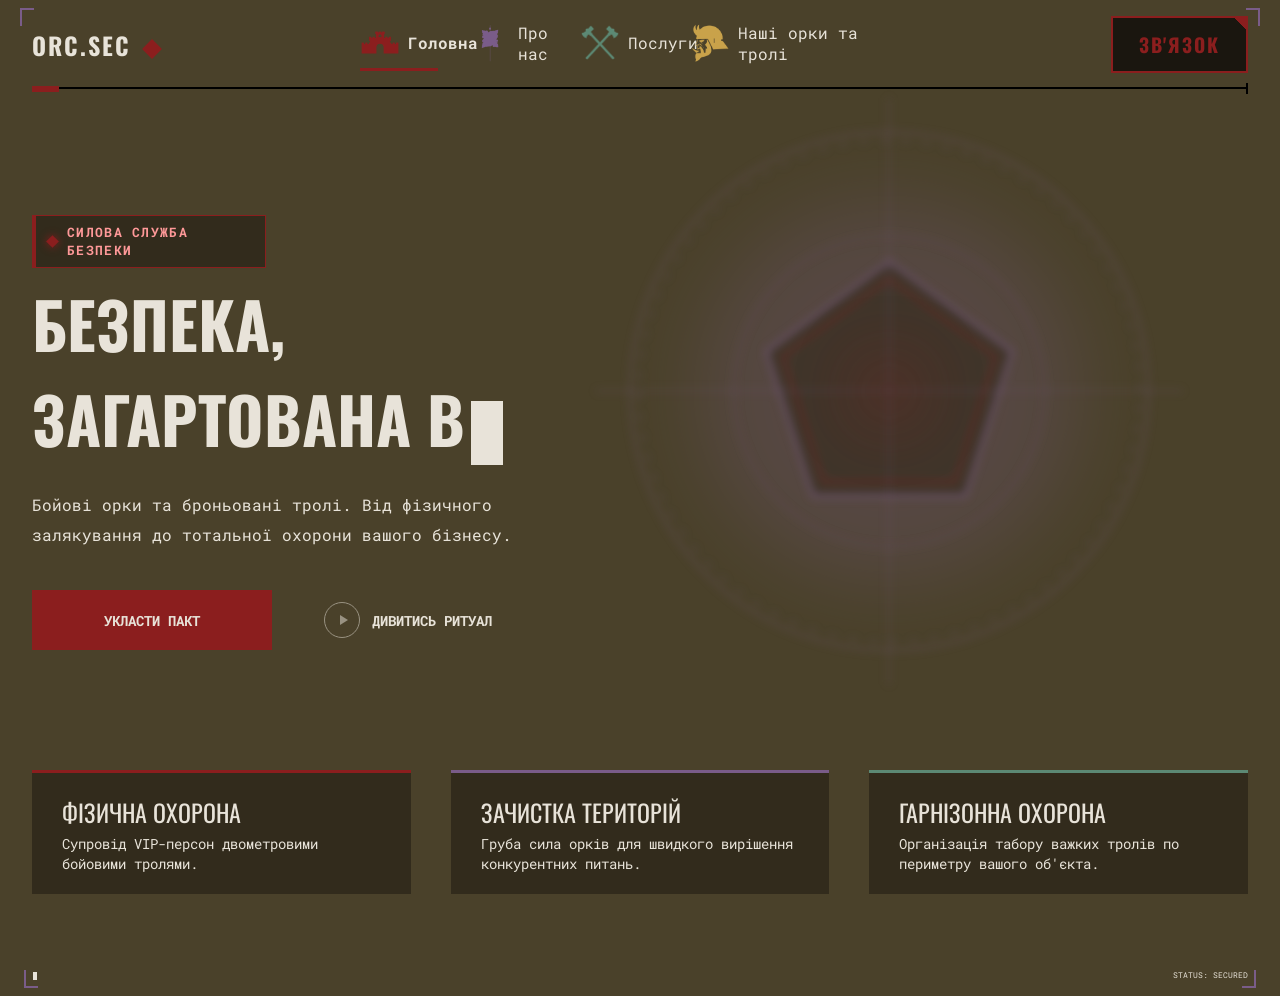
==== commit b563bc29: "A logo has been added to the menu items, fulfilling the client's requirement." ====
--- a/index.html
+++ b/index.html
@@ -17,17 +17,33 @@
     <link rel="stylesheet" href="css/shared/interactions.css">
     <link rel="stylesheet" href="css/shared/typewriter.css">
 </head>
-<body>
+<body data-section="home">
     <header>
         <p class="logo">ORC.SEC</p>
         <nav>
             <input type="checkbox" id="burger-toggle">
             <label for="burger-toggle"><span></span></label>
             <ul>
-                <li class="active"><a href="index.html">Головна</a></li>
-                <li><a href="about_us.html">Про нас</a></li>
-                <li><a href="services.html">Послуги</a></li>
-                <li><a href="ourTrollsAndOrks.html">Наші орки та тролі</a></li>
+                <li class="section-home active">
+                    <a href="index.html">
+                        Головна
+                    </a>
+                </li>
+                <li class="section-about">
+                    <a href="about_us.html">
+                        Про нас
+                    </a>
+                </li>
+                <li class="section-services">
+                    <a href="services.html">
+                        Послуги
+                    </a>
+                </li>
+                <li class="section-personnel">
+                    <a href="ourTrollsAndOrks.html">
+                        Наші орки та тролі
+                    </a>
+                </li>
                 <li class="nav-bottom">
                     <a href="#contact" class="contacts-button">ЗВ'ЯЗОК</a>
                 </li>
@@ -79,7 +95,7 @@
 
             <div class="content-wrapper">
                 <div class="hero__content">
-                    <span class="hero__subtitle">Силова служба безпеки</span>
+                    <span class="hero__subtitle text-over-title">Силова служба безпеки</span>
                     <h1 class="hero__title" data-typewriter data-typewriter-speed="60">БЕЗПЕКА,<br>ЗАГАРТОВАНА В ПЕКЛІ</h1>
                     <p class="hero__text">
                         Бойові орки та броньовані тролі. Від фізичного<br>
--- a/css/base.css
+++ b/css/base.css
@@ -5,9 +5,34 @@
   --purple: #7a5c89;
   --white: #e8e3d9;
   --green: #5c8974;
+  --amber: #c9a24a;
   
   --font-headers: "Oswald", sans-serif;
   --font-main: "Roboto Mono", monospace;
+}
+
+body[data-section="home"],
+nav li.section-home {
+  --section-color: var(--red);
+  --section-label-color: #ff9999;
+}
+
+body[data-section="about"],
+nav li.section-about {
+  --section-color: var(--purple);
+  --section-label-color: #d9b8e8;
+}
+
+body[data-section="services"],
+nav li.section-services {
+  --section-color: var(--green);
+  --section-label-color: #9ce0bd;
+}
+
+body[data-section="personnel"],
+nav li.section-personnel {
+  --section-color: var(--amber);
+  --section-label-color: #f3d37e;
 }
 
 body {
@@ -34,3 +59,32 @@
 p {
   font-family: var(--font-main);
 }
+
+.text-over-title {
+  display: inline-flex;
+  align-items: center;
+  gap: 10px;
+  padding: 8px 12px;
+  border: 1px solid var(--section-color, var(--red));
+  border-left-width: 4px;
+  background-color: var(--card-bg);
+  color: var(--section-label-color, var(--white));
+  font-size: 13px;
+  font-weight: 700;
+  letter-spacing: 1.3px;
+  line-height: 1.35;
+  text-transform: uppercase;
+}
+
+.text-over-title::before {
+  content: "";
+  flex: 0 0 9px;
+  height: 9px;
+  background-color: var(--section-color, var(--red));
+  box-shadow: 0 0 8px var(--section-color, var(--red));
+  transform: rotate(45deg);
+}
+
+body[data-section]:not([data-section="home"]) main .text-over-title {
+  margin: 38px 0 0;
+}
--- a/css/shared/header.css
+++ b/css/shared/header.css
@@ -147,6 +147,46 @@
   position: relative;
 }
 
+nav ul li > a {
+  display: inline-flex;
+  align-items: center;
+  gap: 8px;
+}
+
+nav ul li[class^="section-"] > a::before {
+  content: "";
+  display: block;
+  flex: 0 0 40px;
+  height: 40px;
+  background-color: var(--section-color);
+  -webkit-mask-position: center;
+  -webkit-mask-repeat: no-repeat;
+  -webkit-mask-size: contain;
+  mask-position: center;
+  mask-repeat: no-repeat;
+  mask-size: contain;
+}
+
+.section-home > a::before {
+  -webkit-mask-image: url("images/nav-fortress.png");
+  mask-image: url("images/nav-fortress.png");
+}
+
+.section-about > a::before {
+  -webkit-mask-image: url("images/nav-flag.png");
+  mask-image: url("images/nav-flag.png");
+}
+
+.section-services > a::before {
+  -webkit-mask-image: url("images/nav-axes.png");
+  mask-image: url("images/nav-axes.png");
+}
+
+.section-personnel > a::before {
+  -webkit-mask-image: url("images/nav-helmet.png");
+  mask-image: url("images/nav-helmet.png");
+}
+
 nav ul li:first-child {
   margin-top: auto;
 }
@@ -162,7 +202,12 @@
   bottom: -4px;
   width: 100%;
   height: 3px;
-  background-color: var(--red);
+  background-color: var(--section-color, var(--red));
+}
+
+nav ul li > a:focus-visible {
+  outline: 2px solid var(--section-color, var(--white));
+  outline-offset: 4px;
 }
 
 #burger-toggle {
@@ -338,6 +383,36 @@
   }
 }
 
+@media (min-width: 785px) and (max-width: 1024px) {
+  header {
+    padding-right: 16px;
+    padding-left: 16px;
+  }
+
+  header p.logo {
+    font-size: 20px;
+  }
+
+  nav ul {
+    gap: 12px;
+  }
+
+  nav ul li > a {
+    gap: 5px;
+    font-size: 12px;
+  }
+
+  nav ul li[class^="section-"] > a::before {
+    flex-basis: 30px;
+    height: 30px;
+  }
+
+  .contacts-button {
+    padding: 10px 14px;
+    font-size: 0.9rem;
+  }
+}
+
 @media (min-width: 1440px) {
   header {
     margin: 0 40px;
--- a/css/home/home.css
+++ b/css/home/home.css
@@ -35,12 +35,6 @@
 }
 
 .hero__subtitle {
-    display: block;
-    font-family: var(--font-main);
-    font-weight: 700;
-    font-size: 14px;
-    line-height: 18px;
-    color: var(--purple);
     margin-bottom: 8px;
 }
 
--- a/css/shared/interactions.css
+++ b/css/shared/interactions.css
@@ -215,10 +215,47 @@
     outline-offset: 3px;
 }
 
+@keyframes hover-glitch {
+    0%,
+    100% {
+        position: relative;
+        left: 0;
+        text-shadow: none;
+    }
+
+    20% {
+        left: -2px;
+        text-shadow: 2px 0 #ff3344, -2px 0 #35d7ff;
+    }
+
+    40% {
+        left: 2px;
+        text-shadow: -2px 0 #ff3344, 2px 0 #35d7ff;
+    }
+
+    60% {
+        left: -1px;
+        text-shadow: 1px 0 #ff3344, -1px 0 #35d7ff;
+    }
+
+    80% {
+        left: 1px;
+        text-shadow: -1px 0 #ff3344, 1px 0 #35d7ff;
+    }
+}
+
+button:not(:disabled):hover,
+nav li > a:hover {
+    animation: hover-glitch 400ms steps(2, end);
+}
+
 @media (prefers-reduced-motion: reduce) {
     .reveal-item,
-    .bar-fill {
+    .bar-fill,
+    button:not(:disabled):hover,
+    nav li > a:hover {
         transition: none;
+        animation: none;
     }
 
     .reveal-item {
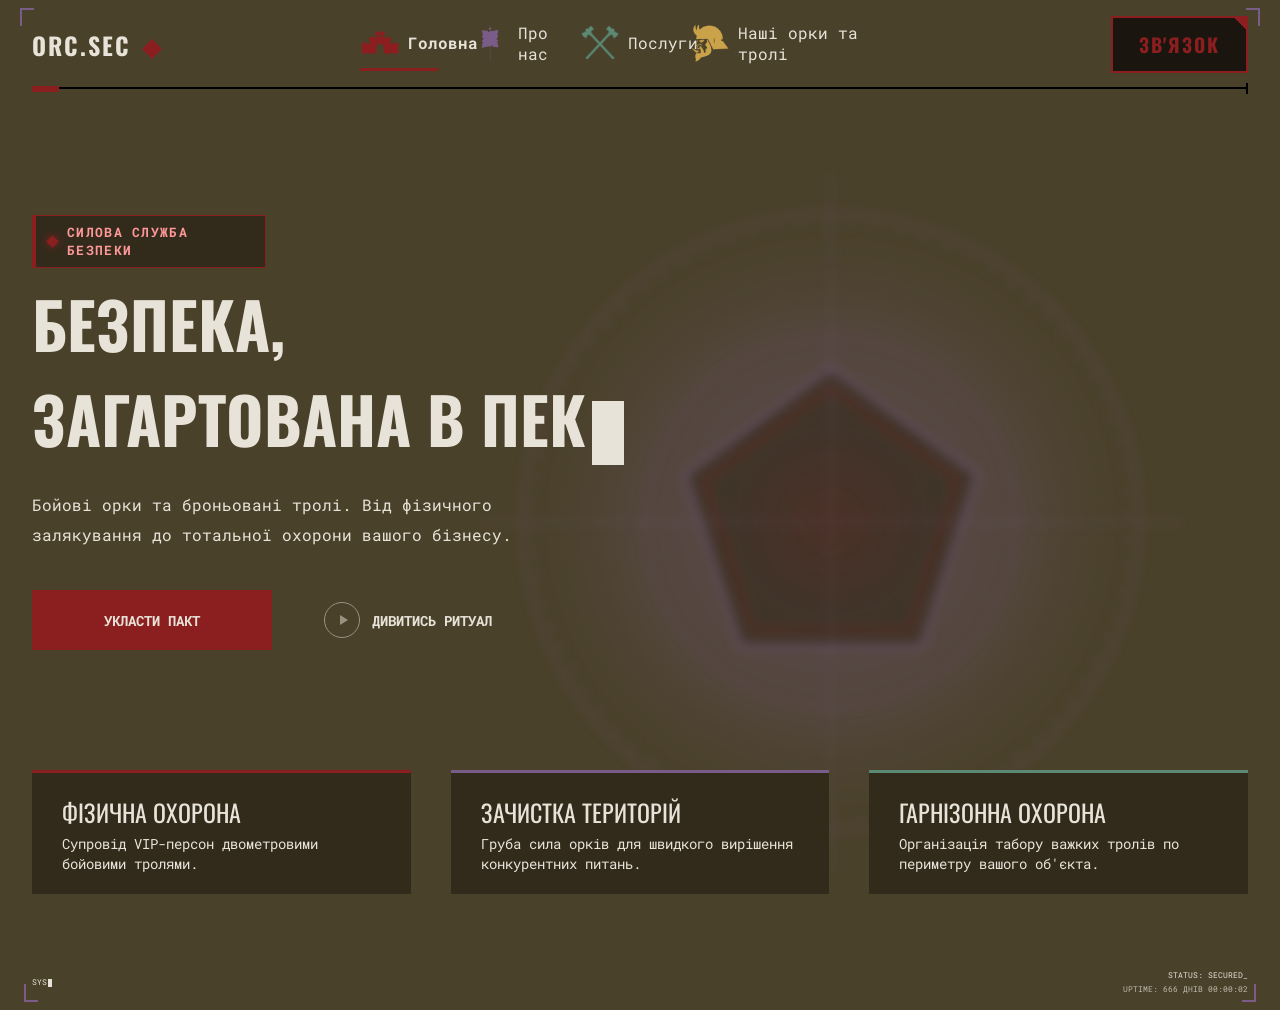
==== commit 6e7a2e25: "footer animation and moving camere on page (about us)" ====
--- a/index.html
+++ b/index.html
@@ -203,10 +203,11 @@
     <script src="js/shared/site-interactions.js" defer></script>
     <script src="js/shared/typewriter.js" defer></script>
     <script src="js/home/pact-modal.js" defer></script>
+    <script src="js/shared/live-status.js" defer></script>
 
     <footer>
         <p class="left-footer" data-typewriter data-typewriter-speed="40" data-typewriter-delay="1900">SYS.LOC // 66.6°N 13.0°E</p>
-        <p class="right-footer">STATUS: SECURED</p>
+        <p class="right-footer" data-live-status>STATUS: SECURED</p>
     </footer>
 </body>
 </html>
--- a/css/shared/footer.css
+++ b/css/shared/footer.css
@@ -57,3 +57,46 @@
     margin: 0 -40px;
   }
 }
+
+.right-footer {
+  --alert-red: #ff5252;
+  text-align: right;
+}
+
+.live-status__line,
+.live-status__uptime {
+  display: block;
+}
+
+.live-status__uptime {
+  margin-top: 4px;
+  opacity: 0.75;
+  font-variant-numeric: tabular-nums;
+}
+
+.live-status__value::after {
+  content: "_";
+  animation: status-cursor 1s steps(1) infinite;
+}
+
+.right-footer.is-threat .live-status__line {
+  color: var(--alert-red);
+  font-weight: 700;
+  text-shadow: 0 0 6px rgb(255 82 82 / 60%);
+  animation: status-alarm 0.4s steps(1) 5;
+}
+
+@keyframes status-cursor {
+  50% { opacity: 0; }
+}
+
+@keyframes status-alarm {
+  50% { opacity: 0.4; }
+}
+
+@media (prefers-reduced-motion: reduce) {
+  .live-status__value::after,
+  .right-footer.is-threat .live-status__line {
+    animation: none;
+  }
+}
--- a/css/home/home.css
+++ b/css/home/home.css
@@ -10,6 +10,12 @@
     position: relative;
 }
 
+body[data-section="home"] main {
+    display: flex;
+    flex-direction: column;
+    justify-content: safe center;
+}
+
 .content-wrapper {
     position: relative;
     z-index: 2;
@@ -23,9 +29,9 @@
 }
 
 .hero {
-    position: relative;
+    position: static;
     padding: 126px 0 120px;
-    overflow: hidden;
+    overflow: visible;
 }
 
 .hero__content {
@@ -126,9 +132,10 @@
 
 .hero__decor {
     position: absolute;
-    top: 0;
+    top: 50%;
     right: 6.94%;
-    width: min(700px, 47.22%);
+    transform: translateY(-50%);
+    width: min(900px, 80vh, 72vw);
     aspect-ratio: 1 / 1;
     z-index: 1;
     pointer-events: none;
@@ -213,7 +220,9 @@
 
 @media (max-width: 784px) {
     .hero {
+        position: relative;
         padding: 48px 0 32px;
+        overflow: hidden;
     }
 
     .hero__decor {
@@ -222,9 +231,10 @@
         left: 0;
         right: 0;
         margin: 0 auto;
-        width: 300px;
+        width: 340px;
         max-width: 90%;
         opacity: 1;
+        transform: none;
     }
 
     .hero__text {
